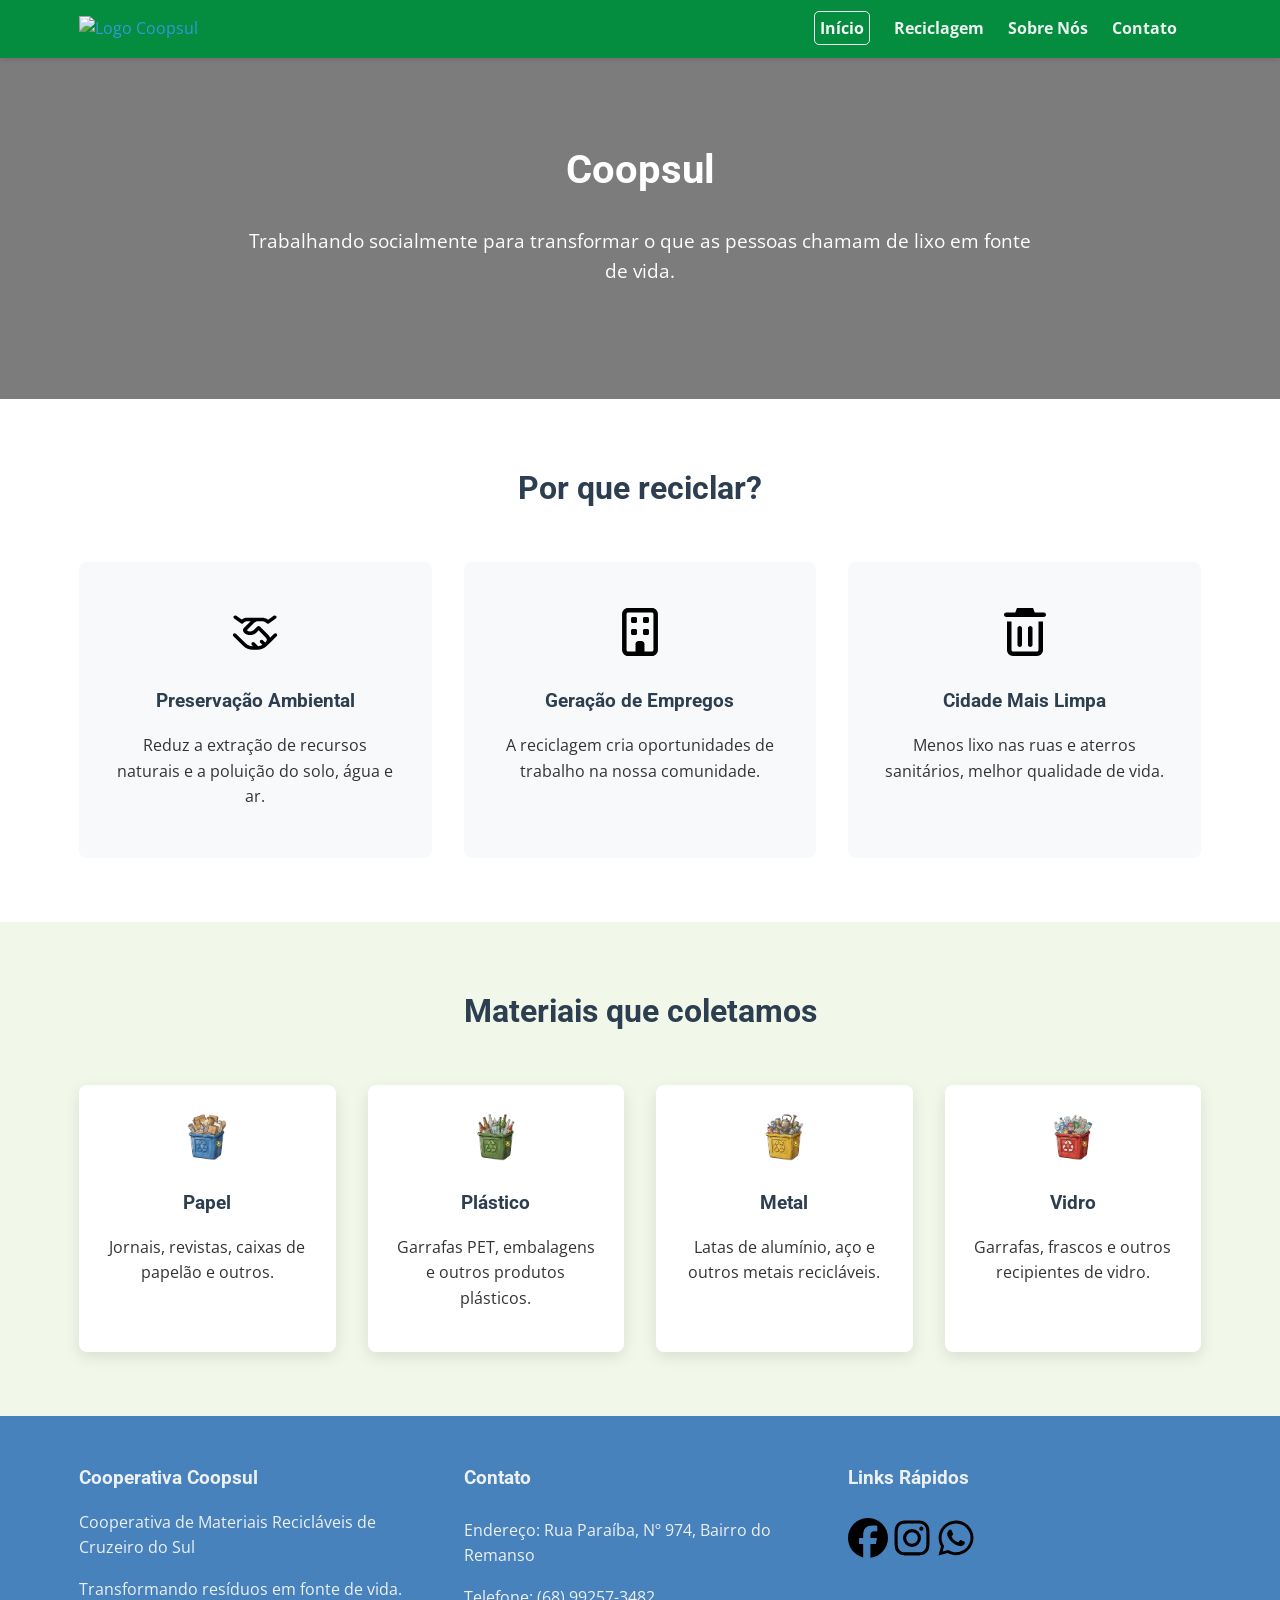
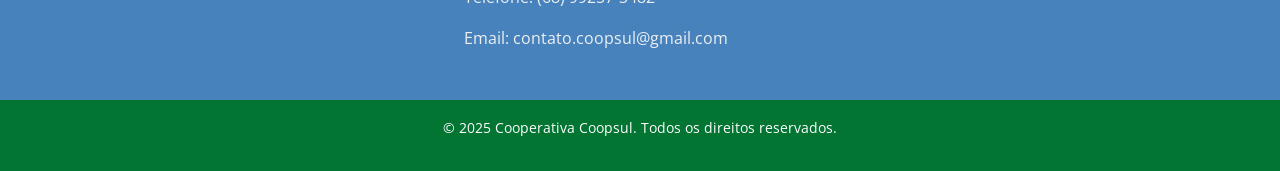
==== index.html @ 7653bc42 "Principais mudanças: - Menu flutuante na parte inferior para telas abaixo de 768px. - Quatro botões " ====
<!DOCTYPE html>
<html lang="pt-BR">
<head>
    <meta charset="UTF-8">
    <meta name="viewport" content="width=device-width, initial-scale=1.0">
    <title>Página Inicial | Cooperativa Coopsul</title>
    <link rel="stylesheet" href="./assets/css/estilo.css">
    <link rel="shortcut icon" href="./favicon.png" type="image/x-icon">
    <link rel="preconnect" href="https://fonts.googleapis.com">
    <link rel="preconnect" href="https://fonts.gstatic.com" crossorigin>
    <link href="https://fonts.googleapis.com/css2?family=Roboto:wght@400;700&family=Open+Sans:wght@400;700&display=swap" rel="stylesheet">
</head>
<body>
    <header>
        <div class="container">
            <div class="logo">
                <a class="social-link" href="./" >
                    <img src="./assets/img/logo_coopsul.png" alt="Logo Coopsul" width="80">
                </a>
            </div>
            <nav aria-label="Navegação principal">
                <ul>
                    <li><a href="index.html" class="active" aria-current="page"><img class="nav-icon" src="./assets/vendor/fontawesome/svgs/regular/house.svg" alt=""><span class="nav-label">Início</span></a></li>
                    <li><a href="reciclagem.html"><img class="nav-icon" src="./assets/vendor/fontawesome/svgs/regular/trash-can.svg" alt=""><span class="nav-label">Reciclagem</span></a></li>
                    <li><a href="sobre.html"><img class="nav-icon" src="./assets/vendor/fontawesome/svgs/regular/address-card.svg" alt=""><span class="nav-label">Sobre Nós</span></a></li>
                    <li><a href="contato.html"><img class="nav-icon" src="./assets/vendor/fontawesome/svgs/regular/envelope.svg" alt=""><span class="nav-label">Contato</span></a></li>
                </ul>
            </nav>
        </div>
    </header>

    <main>
        <section class="hero">
            <div class="container">
                <h2>Coopsul</h2>
                <p>Trabalhando socialmente para transformar o que as pessoas chamam de lixo em fonte de vida.</p>
            </div>
        </section>

        <section class="benefits">
            <div class="container">
                <h2>Por que reciclar?</h2>
                <div class="benefits-grid">
                    <div class="benefit-card">
                        <div class="benefit-icon"><img class="fa-icon card-icon" src="./assets/vendor/fontawesome/svgs/regular/handshake.svg" alt=""></div>
                        <h3>Preservação Ambiental</h3>
                        <p>Reduz a extração de recursos naturais e a poluição do solo, água e ar.</p>
                    </div>
                    <div class="benefit-card">
                        <div class="benefit-icon"><img class="fa-icon card-icon" src="./assets/vendor/fontawesome/svgs/regular/building.svg" alt=""></div>
                        <h3>Geração de Empregos</h3>
                        <p>A reciclagem cria oportunidades de trabalho na nossa comunidade.</p>
                    </div>
                    <div class="benefit-card">
                        <div class="benefit-icon"><img class="fa-icon card-icon" src="./assets/vendor/fontawesome/svgs/regular/trash-can.svg" alt=""></div>
                        <h3>Cidade Mais Limpa</h3>
                        <p>Menos lixo nas ruas e aterros sanitários, melhor qualidade de vida.</p>
                    </div>
                </div>
            </div>
        </section>

        <section class="materials">
            <div class="container">
                <h2>Materiais que coletamos</h2>
                <div class="materials-grid">
                    <div class="material-card">
                        <div class="material-icon"><img class="fa-icon card-icon" src="./assets/icones/reciclaveis/papel_2.png" alt=""></div>
                        <h3>Papel</h3>
                        <p>Jornais, revistas, caixas de papelão e outros.</p>
                    </div>
                    <div class="material-card">
                        <div class="material-icon"><img class="fa-icon card-icon" src="./assets/icones/reciclaveis/plastico_2.png" alt=""></div>
                        <h3>Plástico</h3>
                        <p>Garrafas PET, embalagens e outros produtos plásticos.</p>
                    </div>
                    <div class="material-card">
                        <div class="material-icon"><img class="fa-icon card-icon" src="./assets/icones/reciclaveis/metal_2.png" alt=""></div>
                        <h3>Metal</h3>
                        <p>Latas de alumínio, aço e outros metais recicláveis.</p>
                    </div>
                    <div class="material-card">
                        <div class="material-icon"><img class="fa-icon card-icon" src="./assets/icones/reciclaveis/vidro_2.png" alt=""></div>
                        <h3>Vidro</h3>
                        <p>Garrafas, frascos e outros recipientes de vidro.</p>
                    </div>
                </div>
            </div>
        </section>
    </main>

    <footer>
        <div class="container">
            <div class="footer-info">
                <h3>Cooperativa Coopsul</h3>
                <p>Cooperativa de Materiais Recicláveis de Cruzeiro do Sul</p>
                <p>Transformando resíduos em fonte de vida.</p>
            </div>

            <div class="footer-contact">
                <h3>Contato</h3>
                <p>Endereço: Rua Paraíba, Nº 974, Bairro do Remanso</p>
                <p>Telefone: (68) 99257-3482</p>
                <p>Email: contato.coopsul@gmail.com</p>
            </div>

            <div class="footer-links">
                <h3>Links Rápidos</h3>
                    <a href="https://facebook.com/coopsul.ac" target="_blank" class="social-link">
                    <img class="social-icon" src="./assets/vendor/fontawesome/svgs/brands/facebook.svg" alt="Facebook">
                    </a>
                    <a href="https://instagram.com/coopsul.ac" target="_blank" class="social-link">
                        <img class="social-icon" src="./assets/vendor/fontawesome/svgs/brands/instagram.svg" alt="Instagram">
                    </a>
                    <a href="https://web.whatsapp.com" target="_blank" class="social-link">
                        <img class="social-icon" src="./assets/vendor/fontawesome/svgs/brands/whatsapp.svg" alt="WhatsApp">
                    </a>
            </div>

        </div>

        <div class="copyright">
            <p>&copy; 2025 Cooperativa Coopsul. Todos os direitos reservados.</p>
        </div>

    </footer>

    <script src="./assets/js/scripts.js"></script>
</body>
</html>
---- assets/css/estilo.css ----
/* Reset e estilos básicos */
* {
    margin: 0;
    padding: 0;
    box-sizing: border-box;
}

body {
    font-family: 'Open Sans', sans-serif;
    line-height: 1.6;
    color: #333;
    background-color: #f9f9f9;
}

.container {
    width: 90%;
    max-width: 1200px;
    margin: 0 auto;
    padding: 0 15px;
}

h1, h2, h3 {
    font-family: 'Roboto', sans-serif;
    margin-bottom: 1rem;
    color: #2c3e50;
}

p {
    margin-bottom: 1rem;
}

a {
    text-decoration: none;
    color: #3498db;
    transition: color 0.3s;
}

a:hover {
    color: #ffffff;
}

.btn {
    display: inline-block;
    background-color: #16a04a;
    color: white;
    padding: 10px 20px;
    border-radius: 5px;
    font-weight: bold;
    transition: background-color 0.3s;
}

.btn:hover {
    background-color: #006929;
    color: white;
}

/* Ícones SVG locais (Font Awesome Free 7.3.1) */
.fa-icon {
    display: inline-block;
    width: 1em;
    height: 1em;
    object-fit: contain;
    vertical-align: -0.125em;
}

.card-icon {
    width: 3rem;
    height: 3rem;
}

.heading-icon {
    width: 1.1em;
    height: 1.1em;
    margin-right: 0.35rem;
}

.social-icon {
    width: 40px;
    height: 40px;
}

/* Header */
header {
    background-color: #048d3e;
    color: white;
    padding: 1rem 0;
    position: sticky;
    top: 0;
    z-index: 100;
    box-shadow: 0 2px 5px rgba(0,0,0,0.1);
}

.logo h1 {
    color: white;
    font-size: 1.8rem;
    margin-bottom: 0.2rem;
    border: 1px white solid;
}

.logo p {
    border: 1px white solid;
    color: #ecf0f1;
    font-size: 0.9rem;
}

nav ul {
    display: flex;
    list-style: none;
    margin-top: 1rem;
}

nav ul li {
    margin-right: 1.5rem;
}

nav ul li a {
    color: #ecf0f1;
    font-weight: bold;
    padding: 0.5rem 0;
    position: relative;
}

nav ul li a.active {
    color: #f8f8f8;
    border: 1px solid #eeeeee;
    border-radius: 5px;
    padding: 5px;
}

nav ul li a:after {
    content: '';
    position: absolute;
    width: 0;
    height: 2px;
    background: #27ae60;
    bottom: 0;
    left: 0;
    transition: width 0.3s;
}

nav ul li a:hover:after {
    width: 100%;
}

.nav-icon {
    display: none;
}

/* Hero Section */
.hero {
    background: linear-gradient(rgba(0,0,0,0.5), rgba(0,0,0,0.5)), url('../img/galpao-001.jpeg');
    background-size: cover;
    background-position: center;
    color: white;
    text-align: center;
    padding: 5rem 0;
}

.hero h2 {
    font-size: 2.5rem;
    margin-bottom: 1.5rem;
    color: white;
}

.hero p {
    font-size: 1.2rem;
    max-width: 800px;
    margin: 0 auto 2rem;
}

/* Benefits Section */
.benefits {
    padding: 4rem 0;
    background-color: white;
}

.benefits h2 {
    text-align: center;
    margin-bottom: 3rem;
    font-size: 2rem;
}

.benefits-grid {
    display: grid;
    grid-template-columns: repeat(auto-fit, minmax(300px, 1fr));
    gap: 2rem;
}

.benefit-card {
    background-color: #f8f9fa;
    padding: 2rem;
    border-radius: 8px;
    text-align: center;
    transition: transform 0.3s, box-shadow 0.3s;
}

.benefit-card:hover {
    transform: translateY(-5px);
    box-shadow: 0 10px 20px rgba(0,0,0,0.1);
}

.benefit-icon {
    font-size: 3rem;
    margin-bottom: 1rem;
}

/* Materials Section */
.materials {
    padding: 4rem 0;
    background-color: #f1f8e9;
}

.materials h2 {
    text-align: center;
    margin-bottom: 3rem;
    font-size: 2rem;
}

.materials-grid {
    display: grid;
    grid-template-columns: repeat(auto-fit, minmax(200px, 1fr));
    gap: 2rem;
}

.material-card {
    background-color: white;
    padding: 1.5rem;
    border-radius: 8px;
    text-align: center;
    box-shadow: 0 5px 15px rgba(0,0,0,0.1);
}

.material-icon {
    font-size: 2.5rem;
    margin-bottom: 1rem;
}

/* Footer */
footer {
    background-color: #4882bd;
    color: #ecf0f1;
    padding: 3rem 0 0;
}

.social-links {
    display: flex;
    gap: 1rem;
    margin-top: 0.5rem;
}

.social-link .social-icon,
.social-link img {
    transition: transform 0.3s;
}

.social-link:hover .social-icon,
.social-link:hover img {
    transform: scale(1.1);
}

.footer-info, .footer-links, .footer-contact {
    margin-bottom: 2rem;
}

.footer-info h3 {
    color: #ecf0f1;
}

.footer-links h3, .footer-contact h3 {
    color: #ecf0f1;
    margin-bottom: 1.5rem;
}

.footer-links ul {
    list-style: none;
}

.footer-links ul li {
    margin-bottom: 0.5rem;
}

.footer-links ul li a {
    color: #bdc3c7;
}

.footer-links ul li a:hover {
    color: #27ae60;
}

.copyright {
    text-align: center;
    padding: 1rem 0;
    background-color: #027532;
    color: #ffffff;
    font-size: 0.9rem;
}

/* Responsividade */
@media (max-width: 767px) {
    body {
        padding-bottom: calc(92px + env(safe-area-inset-bottom));
    }

    header {
        position: relative;
        padding: 0.75rem 0;
    }

    header .container {
        display: flex;
        justify-content: center;
    }

    .logo img {
        display: block;
        width: 72px;
        height: auto;
    }

    nav ul {
        position: fixed;
        z-index: 1000;
        left: 50%;
        bottom: calc(12px + env(safe-area-inset-bottom));
        transform: translateX(-50%);
        display: grid;
        grid-template-columns: repeat(4, 52px);
        gap: 8px;
        width: max-content;
        max-width: calc(100vw - 24px);
        margin: 0;
        padding: 8px 12px;
        background-color: #048d3e;
        border: 1px solid rgba(255, 255, 255, 0.35);
        border-radius: 999px;
        box-shadow: 0 8px 24px rgba(0, 0, 0, 0.28);
    }

    nav ul li {
        margin: 0;
    }

    nav ul li a,
    nav ul li a.active {
        display: flex;
        align-items: center;
        justify-content: center;
        width: 52px;
        height: 52px;
        padding: 0;
        color: white;
        background-color: #17211b;
        border: 2px solid transparent;
        border-radius: 50%;
    }

    nav ul li a.active {
        background-color: white;
        border-color: #17211b;
        box-shadow: 0 0 0 3px #048d3e;
    }

    nav ul li a:after {
        display: none;
    }

    .nav-icon {
        display: block;
        width: 25px;
        height: 25px;
        object-fit: contain;
        filter: invert(1);
    }

    nav ul li a.active .nav-icon {
        filter: none;
    }

    .nav-label {
        position: absolute;
        width: 1px;
        height: 1px;
        padding: 0;
        margin: -1px;
        overflow: hidden;
        clip: rect(0, 0, 0, 0);
        white-space: nowrap;
        border: 0;
    }

    .hero {
        padding: 3.5rem 0;
    }

    .hero h2 {
        font-size: 2rem;
    }

    .benefits,
    .materials {
        padding: 3rem 0;
    }

    .benefits-grid,
    .materials-grid {
        grid-template-columns: 1fr;
    }
}

@media (min-width: 768px) {
    header .container {
        display: flex;
        justify-content: space-between;
        align-items: center;
    }

    nav ul {
        margin-top: 0;
    }

    footer > .container {
        display: grid;
        grid-template-columns: repeat(3, 1fr);
        gap: 2rem;
    }
}

@media (prefers-reduced-motion: reduce) {
    *,
    *::before,
    *::after {
        scroll-behavior: auto !important;
        transition-duration: 0.01ms !important;
    }
}
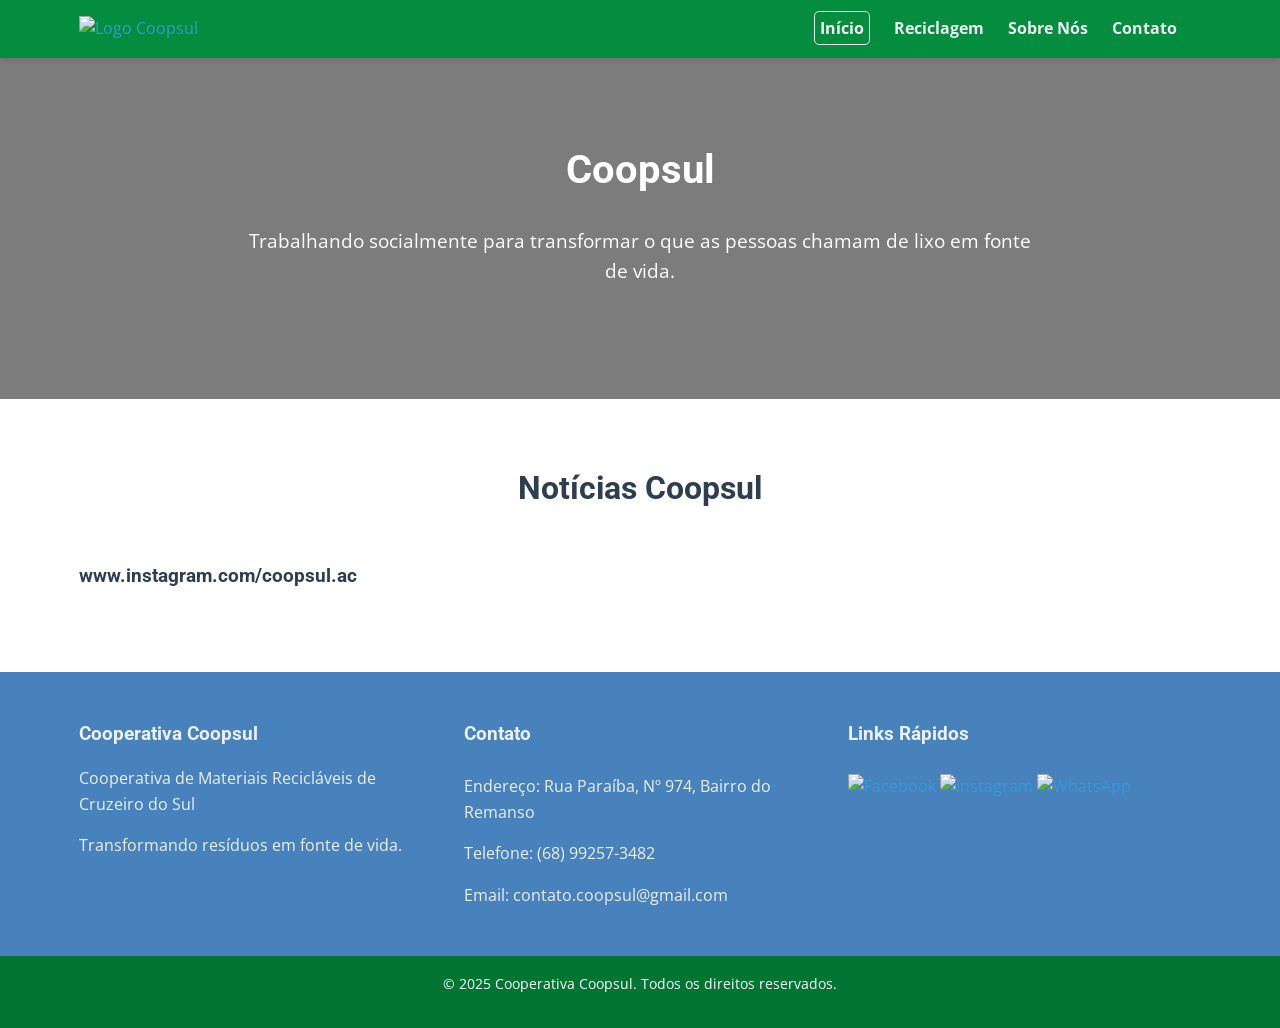
==== commit 9d8a78d8: "Fix: ícones e direcionamento do WhatsApp" ====
--- a/index.html
+++ b/index.html
@@ -3,12 +3,22 @@
 <head>
     <meta charset="UTF-8">
     <meta name="viewport" content="width=device-width, initial-scale=1.0">
+    <!-- Open Graph Tags para preview em redes sociais -->
+    <meta property="og:title" content="Cooperativa Coopsul">
+    <meta property="og:description" content="Somos uma cooperativa de materiais reciclados. Trabalhamos juntos para o benefício de todos os cooperados, com decisões coletivas e democráticas.">
+    <meta property="og:image" content="./assets/og/social.jpg">
+    <meta property="og:image:width" content="1200">
+    <meta property="og:image:height" content="640">
+    <meta property="og:type" content="website">
+    <meta property="og:url" content="www.cooperativa-coopsul.site">
+    <!-- Open Graph Tags para preview em redes sociais -->
     <title>Página Inicial | Cooperativa Coopsul</title>
     <link rel="stylesheet" href="./assets/css/estilo.css">
     <link rel="shortcut icon" href="./favicon.png" type="image/x-icon">
     <link rel="preconnect" href="https://fonts.googleapis.com">
     <link rel="preconnect" href="https://fonts.gstatic.com" crossorigin>
     <link href="https://fonts.googleapis.com/css2?family=Roboto:wght@400;700&family=Open+Sans:wght@400;700&display=swap" rel="stylesheet">
+    
 </head>
 <body>
     <header>
@@ -37,56 +47,17 @@
             </div>
         </section>
 
+<!-- Local para adicionar notícias, posts extraídos do instagram -->
         <section class="benefits">
             <div class="container">
-                <h2>Por que reciclar?</h2>
-                <div class="benefits-grid">
-                    <div class="benefit-card">
-                        <div class="benefit-icon"><img class="fa-icon card-icon" src="./assets/vendor/fontawesome/svgs/regular/handshake.svg" alt=""></div>
-                        <h3>Preservação Ambiental</h3>
-                        <p>Reduz a extração de recursos naturais e a poluição do solo, água e ar.</p>
-                    </div>
-                    <div class="benefit-card">
-                        <div class="benefit-icon"><img class="fa-icon card-icon" src="./assets/vendor/fontawesome/svgs/regular/building.svg" alt=""></div>
-                        <h3>Geração de Empregos</h3>
-                        <p>A reciclagem cria oportunidades de trabalho na nossa comunidade.</p>
-                    </div>
-                    <div class="benefit-card">
-                        <div class="benefit-icon"><img class="fa-icon card-icon" src="./assets/vendor/fontawesome/svgs/regular/trash-can.svg" alt=""></div>
-                        <h3>Cidade Mais Limpa</h3>
-                        <p>Menos lixo nas ruas e aterros sanitários, melhor qualidade de vida.</p>
-                    </div>
-                </div>
+                <h2>Notícias Coopsul</h2>
+                <h3>www.instagram.com/coopsul.ac</h3>
+
+
             </div>
         </section>
 
-        <section class="materials">
-            <div class="container">
-                <h2>Materiais que coletamos</h2>
-                <div class="materials-grid">
-                    <div class="material-card">
-                        <div class="material-icon"><img class="fa-icon card-icon" src="./assets/icones/reciclaveis/papel_2.png" alt=""></div>
-                        <h3>Papel</h3>
-                        <p>Jornais, revistas, caixas de papelão e outros.</p>
-                    </div>
-                    <div class="material-card">
-                        <div class="material-icon"><img class="fa-icon card-icon" src="./assets/icones/reciclaveis/plastico_2.png" alt=""></div>
-                        <h3>Plástico</h3>
-                        <p>Garrafas PET, embalagens e outros produtos plásticos.</p>
-                    </div>
-                    <div class="material-card">
-                        <div class="material-icon"><img class="fa-icon card-icon" src="./assets/icones/reciclaveis/metal_2.png" alt=""></div>
-                        <h3>Metal</h3>
-                        <p>Latas de alumínio, aço e outros metais recicláveis.</p>
-                    </div>
-                    <div class="material-card">
-                        <div class="material-icon"><img class="fa-icon card-icon" src="./assets/icones/reciclaveis/vidro_2.png" alt=""></div>
-                        <h3>Vidro</h3>
-                        <p>Garrafas, frascos e outros recipientes de vidro.</p>
-                    </div>
-                </div>
-            </div>
-        </section>
+
     </main>
 
     <footer>
@@ -107,13 +78,13 @@
             <div class="footer-links">
                 <h3>Links Rápidos</h3>
                     <a href="https://facebook.com/coopsul.ac" target="_blank" class="social-link">
-                    <img class="social-icon" src="./assets/vendor/fontawesome/svgs/brands/facebook.svg" alt="Facebook">
+                    <img class="social-icon" src="./assets/img/logo_facebook.png" alt="Facebook">
                     </a>
                     <a href="https://instagram.com/coopsul.ac" target="_blank" class="social-link">
-                        <img class="social-icon" src="./assets/vendor/fontawesome/svgs/brands/instagram.svg" alt="Instagram">
+                        <img class="social-icon" src="./assets/img/logo_instagram.png" alt="Instagram">
                     </a>
-                    <a href="https://web.whatsapp.com" target="_blank" class="social-link">
-                        <img class="social-icon" src="./assets/vendor/fontawesome/svgs/brands/whatsapp.svg" alt="WhatsApp">
+                    <a href="https://wa.me/5568992573482?text=Ol%C3%A1%2C%20quero%20informa%C3%A7%C3%B5es%20sobre%20a%20Coopsul" target="_blank" class="social-link">
+                        <img class="social-icon" src="./assets/img/logo_whatsapp.png" alt="WhatsApp">
                     </a>
             </div>
 
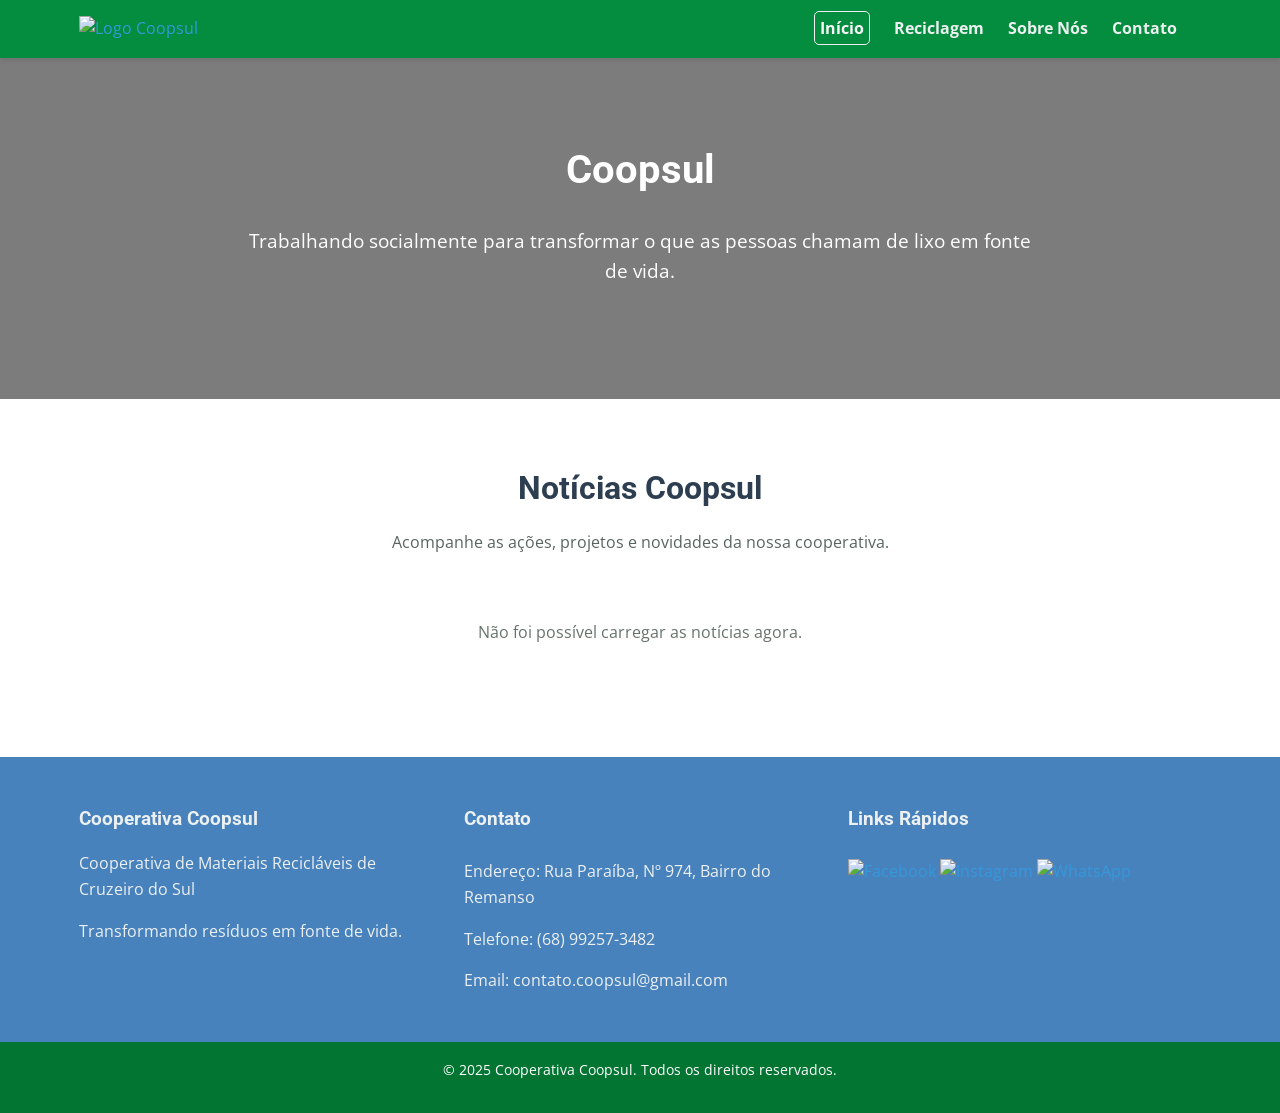
==== commit a4133bb2: "Principais entregas: - index.html agora exibe notícias publicadas em cartões responsivos. - Painel r" ====
--- a/index.html
+++ b/index.html
@@ -51,9 +51,10 @@
         <section class="benefits">
             <div class="container">
                 <h2>Notícias Coopsul</h2>
-                <h3>www.instagram.com/coopsul.ac</h3>
-
-
+                <p class="news-intro">Acompanhe as ações, projetos e novidades da nossa cooperativa.</p>
+                <div id="noticias-coopsul" class="news-grid" aria-live="polite">
+                    <p class="news-status">Carregando notícias...</p>
+                </div>
             </div>
         </section>
 
--- a/assets/css/estilo.css
+++ b/assets/css/estilo.css
@@ -179,6 +179,17 @@
     margin-bottom: 3rem;
     font-size: 2rem;
 }
+
+.news-intro { text-align: center; margin: -2rem auto 2rem; color: #59645e; }
+.news-grid { display: grid; grid-template-columns: repeat(auto-fit, minmax(280px, 1fr)); gap: 1.5rem; }
+.news-card { overflow: hidden; background: #fff; border: 1px solid #e1e8e3; border-radius: 10px; box-shadow: 0 5px 18px rgba(0,0,0,.08); }
+.news-card > img { width: 100%; height: 210px; object-fit: cover; display: block; }
+.news-body { padding: 1.4rem; }
+.news-body h3 { color: #087438; }
+.news-body details summary { color: #087438; font-weight: bold; cursor: pointer; margin-bottom: 1rem; }
+.news-content { white-space: pre-line; }
+.news-body small { color: #66736b; }
+.news-status { grid-column: 1 / -1; text-align: center; padding: 2rem; color: #66736b; }
 
 .benefits-grid {
     display: grid;
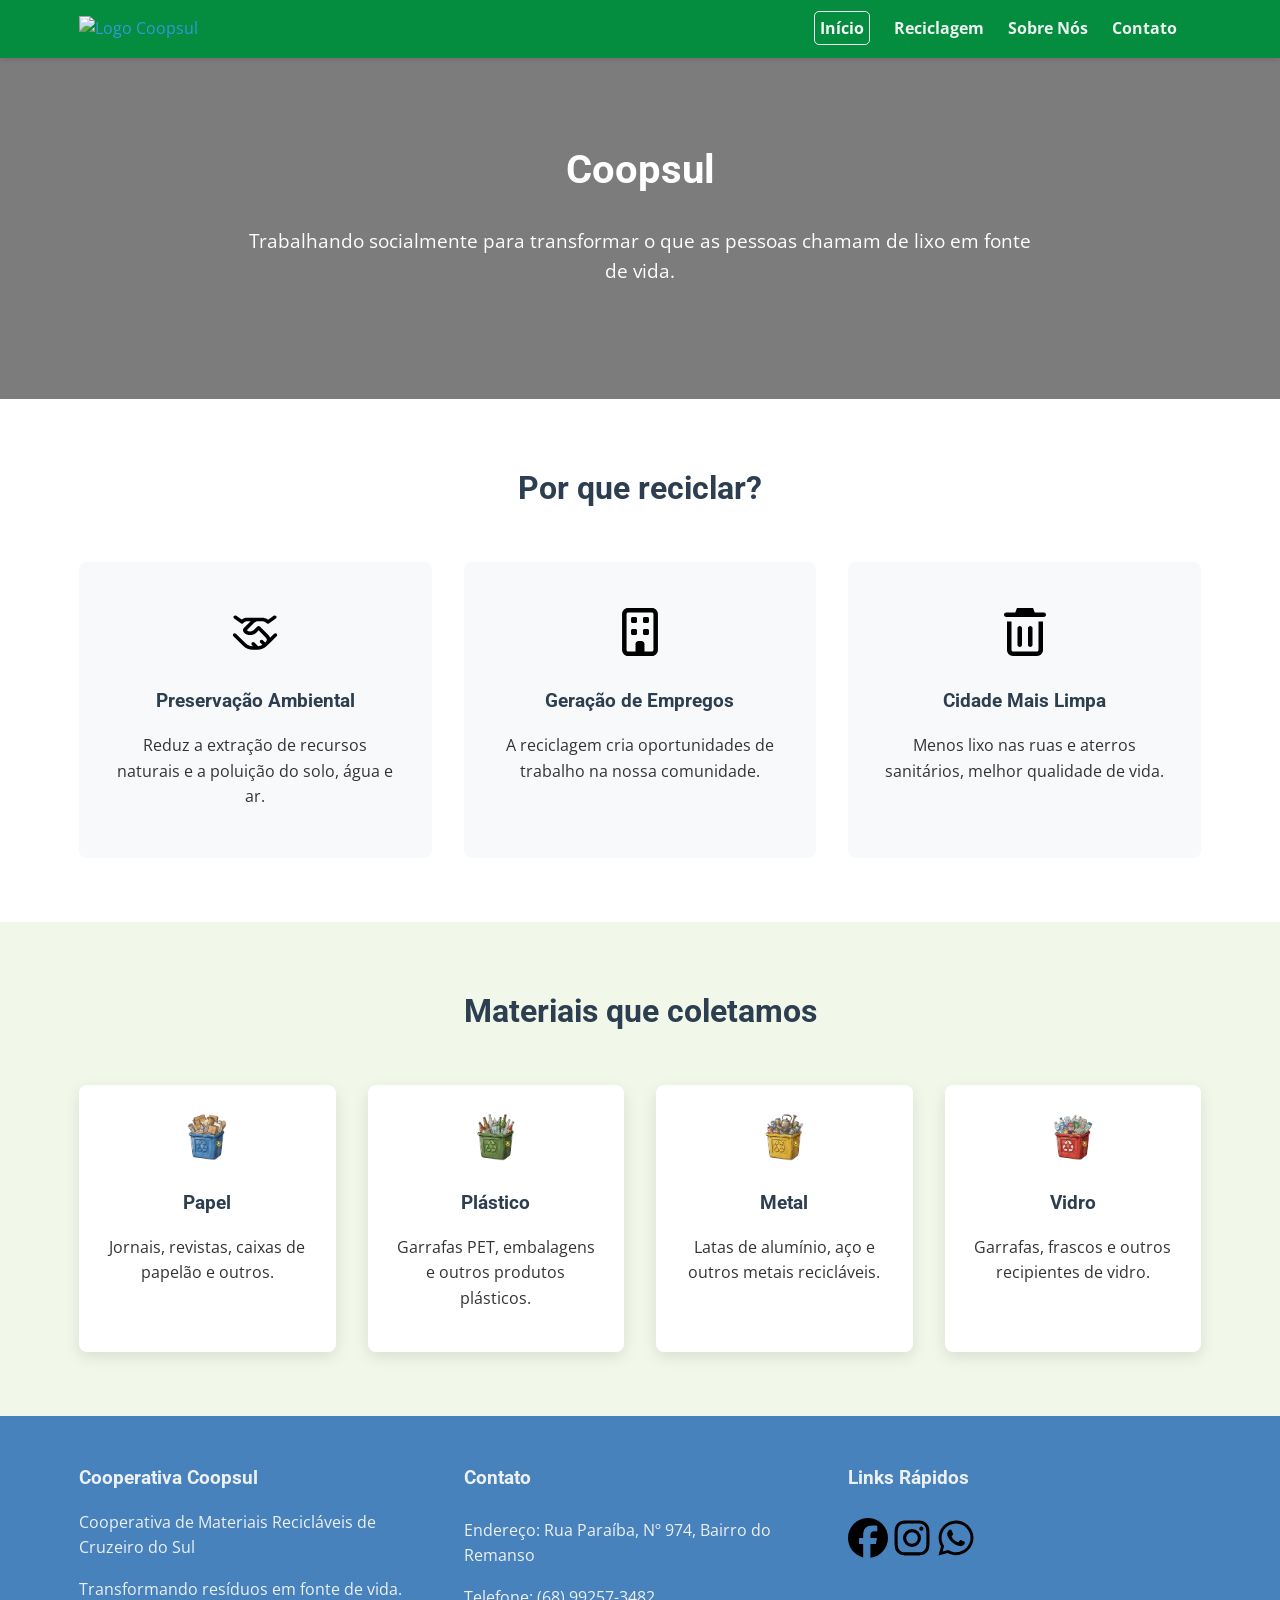
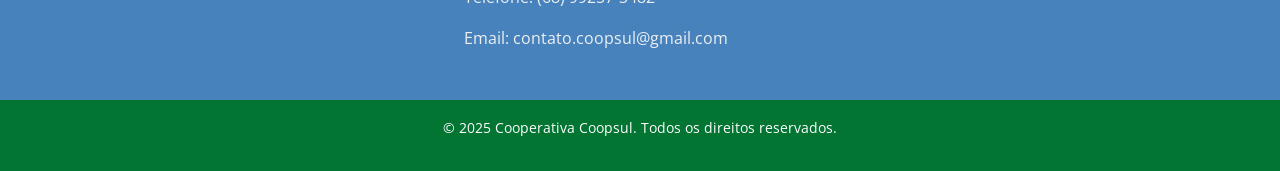
==== commit d840b8bf: "Social preview" ====
--- a/index.html
+++ b/index.html
@@ -6,12 +6,20 @@
     <!-- Open Graph Tags para preview em redes sociais -->
     <meta property="og:title" content="Cooperativa Coopsul">
     <meta property="og:description" content="Somos uma cooperativa de materiais reciclados. Trabalhamos juntos para o benefício de todos os cooperados, com decisões coletivas e democráticas.">
-    <meta property="og:image" content="./assets/og/social.jpg">
+    <meta property="og:type" content="website">
+    <meta property="og:url" content="https://www.cooperativa-coopsul.site/">
+    <meta property="og:image" content="https://www.cooperativa-coopsul.site/assets/og/social_2.png">
     <meta property="og:image:width" content="1200">
     <meta property="og:image:height" content="640">
-    <meta property="og:type" content="website">
-    <meta property="og:url" content="www.cooperativa-coopsul.site">
-    <!-- Open Graph Tags para preview em redes sociais -->
+    <meta property="og:image:type" content="image/png">
+    <meta property="og:image:alt" content="Cooperativa Coopsul">
+    <meta property="og:locale" content="pt_BR">
+    <!-- Twitter/X Card -->
+    <meta name="twitter:card" content="summary_large_image">
+    <meta name="twitter:title" content="Cooperativa Coopsul">
+    <meta name="twitter:description" content="Somos uma cooperativa de materiais reciclados. Trabalhamos juntos para o benefício de todos os cooperados, com decisões coletivas e democráticas.">
+    <meta name="twitter:image" content="https://www.cooperativa-coopsul.site/assets/og/social_2.png">
+    <meta name="twitter:image:alt" content="Cooperativa Coopsul">
     <title>Página Inicial | Cooperativa Coopsul</title>
     <link rel="stylesheet" href="./assets/css/estilo.css">
     <link rel="shortcut icon" href="./favicon.png" type="image/x-icon">
@@ -47,18 +55,56 @@
             </div>
         </section>
 
-<!-- Local para adicionar notícias, posts extraídos do instagram -->
         <section class="benefits">
             <div class="container">
-                <h2>Notícias Coopsul</h2>
-                <p class="news-intro">Acompanhe as ações, projetos e novidades da nossa cooperativa.</p>
-                <div id="noticias-coopsul" class="news-grid" aria-live="polite">
-                    <p class="news-status">Carregando notícias...</p>
+                <h2>Por que reciclar?</h2>
+                <div class="benefits-grid">
+                    <div class="benefit-card">
+                        <div class="benefit-icon"><img class="fa-icon card-icon" src="./assets/vendor/fontawesome/svgs/regular/handshake.svg" alt=""></div>
+                        <h3>Preservação Ambiental</h3>
+                        <p>Reduz a extração de recursos naturais e a poluição do solo, água e ar.</p>
+                    </div>
+                    <div class="benefit-card">
+                        <div class="benefit-icon"><img class="fa-icon card-icon" src="./assets/vendor/fontawesome/svgs/regular/building.svg" alt=""></div>
+                        <h3>Geração de Empregos</h3>
+                        <p>A reciclagem cria oportunidades de trabalho na nossa comunidade.</p>
+                    </div>
+                    <div class="benefit-card">
+                        <div class="benefit-icon"><img class="fa-icon card-icon" src="./assets/vendor/fontawesome/svgs/regular/trash-can.svg" alt=""></div>
+                        <h3>Cidade Mais Limpa</h3>
+                        <p>Menos lixo nas ruas e aterros sanitários, melhor qualidade de vida.</p>
+                    </div>
                 </div>
             </div>
         </section>
 
-
+        <section class="materials">
+            <div class="container">
+                <h2>Materiais que coletamos</h2>
+                <div class="materials-grid">
+                    <div class="material-card">
+                        <div class="material-icon"><img class="fa-icon card-icon" src="./assets/icones/reciclaveis/papel_2.png" alt=""></div>
+                        <h3>Papel</h3>
+                        <p>Jornais, revistas, caixas de papelão e outros.</p>
+                    </div>
+                    <div class="material-card">
+                        <div class="material-icon"><img class="fa-icon card-icon" src="./assets/icones/reciclaveis/plastico_2.png" alt=""></div>
+                        <h3>Plástico</h3>
+                        <p>Garrafas PET, embalagens e outros produtos plásticos.</p>
+                    </div>
+                    <div class="material-card">
+                        <div class="material-icon"><img class="fa-icon card-icon" src="./assets/icones/reciclaveis/metal_2.png" alt=""></div>
+                        <h3>Metal</h3>
+                        <p>Latas de alumínio, aço e outros metais recicláveis.</p>
+                    </div>
+                    <div class="material-card">
+                        <div class="material-icon"><img class="fa-icon card-icon" src="./assets/icones/reciclaveis/vidro_2.png" alt=""></div>
+                        <h3>Vidro</h3>
+                        <p>Garrafas, frascos e outros recipientes de vidro.</p>
+                    </div>
+                </div>
+            </div>
+        </section>
     </main>
 
     <footer>
@@ -79,13 +125,13 @@
             <div class="footer-links">
                 <h3>Links Rápidos</h3>
                     <a href="https://facebook.com/coopsul.ac" target="_blank" class="social-link">
-                    <img class="social-icon" src="./assets/img/logo_facebook.png" alt="Facebook">
+                    <img class="social-icon" src="./assets/vendor/fontawesome/svgs/brands/facebook.svg" alt="Facebook">
                     </a>
                     <a href="https://instagram.com/coopsul.ac" target="_blank" class="social-link">
-                        <img class="social-icon" src="./assets/img/logo_instagram.png" alt="Instagram">
+                        <img class="social-icon" src="./assets/vendor/fontawesome/svgs/brands/instagram.svg" alt="Instagram">
                     </a>
-                    <a href="https://wa.me/5568992573482?text=Ol%C3%A1%2C%20quero%20informa%C3%A7%C3%B5es%20sobre%20a%20Coopsul" target="_blank" class="social-link">
-                        <img class="social-icon" src="./assets/img/logo_whatsapp.png" alt="WhatsApp">
+                    <a href="https://web.whatsapp.com" target="_blank" class="social-link">
+                        <img class="social-icon" src="./assets/vendor/fontawesome/svgs/brands/whatsapp.svg" alt="WhatsApp">
                     </a>
             </div>
 
